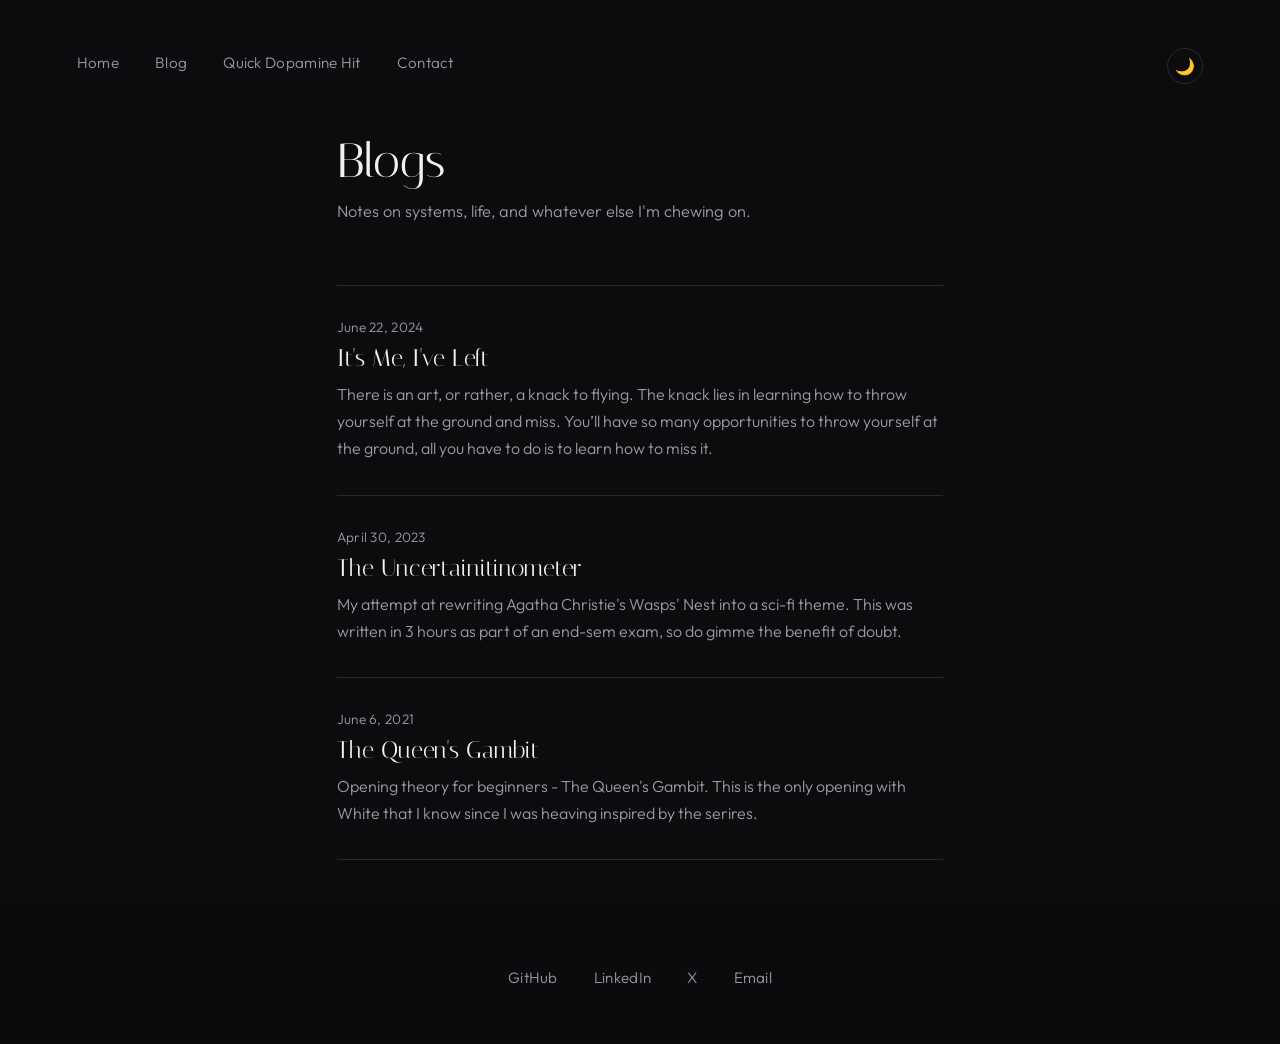
==== blog.html @ bfaeaaea "add light mode" ====
<!--
  blog.html — Blog index.

  Lists every post as a title + one-line summary. The list itself is
  rendered by js/blog.js from the manifest in js/posts.js — this file has
  no hardcoded posts. To publish a new post, edit js/posts.js, not this
  file. See README.md and blogs/README.md for the full workflow.

  Styles:  css/styles.css, css/blog.css
  Scripts: js/script.js (orb), js/posts.js (data), js/blog.js (renders list)
-->
<!DOCTYPE html>
<html lang="en">
<head>
<meta charset="UTF-8" />
<meta name="viewport" content="width=device-width, initial-scale=1" />
<meta name="description" content="Blogs - Kushagra Sharma." />
<title>Blogs — Kushagra</title>
<link rel="preconnect" href="https://fonts.googleapis.com" />
<link rel="preconnect" href="https://fonts.gstatic.com" crossorigin />
<link
  href="https://fonts.googleapis.com/css2?family=Italiana&family=Outfit:wght@300;400;500&display=swap"
  rel="stylesheet"
/>
<link rel="stylesheet" href="css/styles.css" />
<link rel="stylesheet" href="css/blog.css" />
<link rel="icon" href="data:image/svg+xml,<svg xmlns=%22http://www.w3.org/2000/svg%22 viewBox=%220 0 100 100%22><circle cx=%2250%22 cy=%2250%22 r=%2250%22 fill=%22%23121212%22/><text x=%2250%25%22 y=%2255%25%22 dominant-baseline=%22middle%22 text-anchor=%22middle%22 font-size=%2260%22 font-weight=%22bold%22 fill=%22%23ffd700%22 font-family=%22sans-serif%22>K</text></svg>">
</head>
<body>
<div class="grain" aria-hidden="true"></div>
<div class="orb" aria-hidden="true"></div>

<header class="topnav">
  <div class="topnav-links">
    <a href="/index" class="topnav-link active">Home</a>
    <a href="/blog" class="topnav-link">Blog</a>
    <a href="/game" class="topnav-link">Quick Dopamine Hit</a>
    <a href="/contact" class="topnav-link">Contact</a>
  </div>
  <button id="theme-toggle" class="theme-toggle-btn" aria-label="Toggle Theme">🌙</button>
</header>

<main class="blog-main">
  <h1 class="page-title">Blogs</h1>
  <p class="page-lede">Notes on systems, life, and whatever else I'm chewing on.</p>

  <ul id="post-list" class="post-list"></ul>
</main>

<nav aria-label="Links">
  <a href="https://github.com/RoyalPhoenix-bot" rel="noopener noreferrer">GitHub</a>
  <a href="https://www.linkedin.com/in/kushagra-sharma-363865210/" rel="noopener noreferrer">LinkedIn</a>
  <a href="https://x.com/iambigbread" rel="noopener noreferrer">X</a>
  <a href="mailto:kushagrasharma.sharma@gmail.com">Email</a>
</nav>

<script src="js/posts.js"></script>
<script src="js/blog.js"></script>
<script src="js/theme.js"></script>
</body>
</html>
---- css/styles.css ----
/*
  css/styles.css — Shared base styles, loaded on every page.

  Contains: design tokens (:root), the fixed grain + orb background effects,
  the top tab bar (.topnav, used by index/blog/every post), the home page's
  two-column hero (main, .intro, .about, .portrait), and the footer social
  links (nav[aria-label="Links"]).

  Page-specific rules (blog list, article typography) live in css/blog.css,
  loaded after this file on blog.html and blogs/*.html.
*/
html {
  scroll-behavior: smooth;
}

/* Default Dark Theme Tokens */
:root {
  --bg: #0b0b0d;
  --text: #f3f1ec;
  --muted: #9c9aa1;
  --accent: #c9a570;
  --line: rgba(243, 241, 236, 0.12);
  --card-bg: rgba(255, 255, 255, 0.02);
}

/* Light Theme Overrides */
body.light-mode {
  --bg: #f9f8f6;
  --text: #1a1a1c;
  --muted: #666469;
  --accent: #9a7640;
  --line: rgba(26, 26, 28, 0.15);
  --card-bg: rgba(0, 0, 0, 0.03);
}

* {
  box-sizing: border-box;
}

html,
body {
  height: 100%;
}

body {
  margin: 0;
  background: var(--bg);
  color: var(--text);
  font-family: "Outfit", sans-serif;
  font-weight: 300;
  overflow-x: hidden;
  position: relative;
  transition: background-color 0.3s ease, color 0.3s ease;
}

/* ambient texture, unchanged from the original hero */
.grain {
  position: fixed;
  inset: 0;
  pointer-events: none;
  opacity: 0.05;
  mix-blend-mode: overlay;
  z-index: 2;
  background-image: url("data:image/svg+xml;utf8,<svg xmlns='http://www.w3.org/2000/svg' width='120' height='120'><filter id='n'><feTurbulence type='fractalNoise' baseFrequency='0.9' numOctaves='2' stitchTiles='stitch'/></filter><rect width='100%25' height='100%25' filter='url(%23n)'/></svg>");
}

.orb {
  display: none;
}

/* top tab bar — shared across every page */
.topnav {
  position: relative;
  z-index: 3;
  display: flex;
  justify-content: space-between;
  align-items: center;
  max-width: 1280px;
  margin: 0 auto;
  padding: 3rem 6vw 1.5rem; /* Generous bottom padding to push <main> down */
}

/* Nav links wrapper with explicit flex gap */
.topnav-links,
.nav-links {
  display: flex;
  align-items: center;
  gap: 2.25rem;
  flex-wrap: wrap;
}

.topnav-link {
  color: var(--muted);
  text-decoration: none;
  font-size: 0.95rem;
  letter-spacing: 0.02em;
  padding-bottom: 0.4rem;
  border-bottom: 1px solid transparent;
  transition: color 0.25s ease, border-color 0.25s ease;
  white-space: nowrap;
}

.topnav-link:hover,
.topnav-link:focus-visible {
  color: var(--text);
}

.topnav-link.active {
  color: var(--text);
  border-color: var(--accent);
}

/* Theme Toggle Button */
.theme-toggle-btn {
  background: transparent;
  border: 1px solid var(--line);
  color: var(--text);
  border-radius: 50%;
  width: 36px;
  height: 36px;
  cursor: pointer;
  display: flex;
  align-items: center;
  justify-content: center;
  font-size: 1rem;
  margin-left: 2rem;
  flex-shrink: 0;
  transition: transform 0.2s ease, border-color 0.25s ease, color 0.25s ease;
}

.theme-toggle-btn:hover {
  transform: scale(1.1);
  border-color: var(--accent);
}

main {
  position: relative;
  z-index: 1;
  min-height: auto;
  display: grid;
  grid-template-columns: 200px 1fr; 
  gap: 4vw;
  align-items: start;
  max-width: 1280px;
  margin: 0 auto;
  padding: 2rem 6vw 12vh;
}

.intro {
  display: flex;
  flex-direction: column;
  gap: 1.5rem;
  align-self: start; /* Pin top left */
}

.portrait {
  width: 100%;
  max-width: 200px;
  aspect-ratio: 3 / 4;
  object-fit: cover;
  border-radius: 4px;
  border: 1px solid var(--line);
  filter: grayscale(0.15) contrast(1.02);
}

.intro h1 {
  margin: 0;
  font-family: "Italiana", serif;
  font-weight: 400;
  font-size: clamp(2.4rem, 5vw, 3.4rem);
  line-height: 1.05;
  letter-spacing: 0.01em;
}

.about {
  max-width: 80ch; /* Expanded character limit per line to accommodate text smoothly */
  border-left: 1px solid var(--line);
  padding-left: 3vw;
}

.about .greeting {
  font-family: "Italiana", serif;
  font-size: 1.4rem;
  color: var(--text);
  margin: 0 0 1.5rem;
}

.about p {
  margin: 0 0 1.25rem;
  font-size: 1.02rem;
  line-height: 1.75;
  color: var(--muted);
}

.about p:last-child {
  margin-bottom: 0;
}

/* Footer links */
nav[aria-label="Links"] {
  position: relative;
  z-index: 1;
  display: flex;
  gap: 2.25rem;
  justify-content: center;
  padding: 0 6vw 6vh;
}

nav a {
  color: var(--muted);
  text-decoration: none;
  font-size: 0.95rem;
  letter-spacing: 0.02em;
  border-bottom: 1px solid transparent;
  padding-bottom: 2px;
  transition: color 0.25s ease, border-color 0.25s ease;
}

nav a:hover,
nav a:focus-visible {
  color: var(--text);
  border-color: var(--accent);
}

@media (max-width: 820px) {
  main {
    grid-template-columns: 1fr;
    padding: 10vh 8vw 4vh;
    gap: 3rem;
  }

  .intro {
    flex-direction: row;
    align-items: center;
    gap: 1.5rem;
  }

  .portrait {
    max-width: 120px;
    aspect-ratio: 1 / 1;
    border-radius: 50%;
  }

  .about {
    border-left: none;
    border-top: 1px solid var(--line);
    padding-left: 0;
    padding-top: 2rem;
    max-width: none;
  }

  nav[aria-label="Links"] {
    padding-bottom: 8vh;
  }
}

@media (prefers-reduced-motion: reduce) {
  .orb {
    transition: none;
  }
}

/* Shared inline paragraph links */
p a {
  color: inherit;               /* Uses the parent <p> element's text color */
  text-decoration: underline;   /* Keeps the underline */
  text-decoration-color: var(--muted);  /* Subtle, muted underline color */
  text-underline-offset: 3px;   /* Slight space between text and underline */
}

p a:hover {
  text-decoration-color: var(--accent); /* Darkens/highlights underline when hovered */
}

/* Quick Dopamine Hit Component */
#dopamine-hit-section {
  max-width: 480px;
  margin: 3rem auto;
  padding: 1.5rem;
  background: var(--card-bg);
  border: 1px solid var(--line);
  border-radius: 8px;
  text-align: center;
}

.game-header h2 {
  font-family: "Italiana", serif;
  margin-top: 0;
  margin-bottom: 0.5rem;
  color: var(--text);
}

.marvin-status {
  font-size: 0.95rem;
  color: var(--muted);
  min-height: 2.5em;
  margin-bottom: 1.5rem;
}

.ttt-grid {
  display: grid;
  grid-template-columns: repeat(3, 1fr);
  gap: 8px;
  max-width: 270px;
  margin: 0 auto 1.5rem;
}

.ttt-cell {
  aspect-ratio: 1;
  background: var(--bg);
  border: 1px solid #ffd700 !important;
  color: #ffd700;
  font-family: "Italiana", serif;
  font-size: 2rem;
  font-weight: bold;
  cursor: pointer;
  border-radius: 4px;
  transition: border-color 0.2s ease, background-color 0.2s ease;
}

.ttt-cell:hover:not(:disabled) {
  border-color: var(--accent);
}

.ttt-cell.winning-cell {
  border-color: #ffe600;
  box-shadow: 0 0 10px #ffd700;
}

/* Light Theme Overrides for Tic-Tac-Toe Grid */
body.light-mode .ttt-cell {
  background: #eae6df;
  border-color: #8b6508 !important;
  color: #8b6508;
}

body.light-mode .ttt-cell:hover:not(:disabled) {
  border-color: var(--accent);
  background: #e0dad0;
}

body.light-mode .ttt-cell.winning-cell {
  border-color: #8b6508;
  box-shadow: 0 0 10px rgba(139, 101, 8, 0.4);
}

.btn {
  background: transparent;
  color: var(--text);
  border: 1px solid var(--line);
  padding: 0.6rem 1.2rem;
  font-family: inherit;
  font-size: 0.9rem;
  cursor: pointer;
  border-radius: 4px;
  margin: 0 0.25rem;
  transition: all 0.25s ease;
}

.btn-rematch:hover {
  border-color: var(--text);
}

.btn-nuke {
  border-color: #ff4d4d;
  color: #ff4d4d;
}

.btn-nuke:hover {
  background: #ff4d4d;
  color: #000;
}

/* Nuke Overlay & Animation (Enforced Dark Background & Light Text) */
.nuke-overlay {
  position: fixed;
  inset: 0;
  z-index: 9999;
  background: #000 !important;
  color: #f3f1ec !important;
  display: flex;
  align-items: center;
  justify-content: center;
  overflow: hidden;
}

.nuke-overlay,
.nuke-overlay p,
.nuke-overlay span,
.nuke-overlay div {
  color: #f3f1ec;
}

.nuke-missile {
  position: absolute;
  top: -100px;
  font-size: 4rem;
  transition: transform 1s cubic-bezier(0.7, 0, 0.84, 0);
}

.nuke-overlay.launch .nuke-missile {
  transform: translateY(calc(50vh + 100px)) scale(2);
}

.nuke-flash {
  position: absolute;
  inset: 0;
  background: #fff;
  opacity: 0;
  pointer-events: none;
  transition: opacity 0.15s ease-in-out;
}

.nuke-overlay.explode .nuke-flash {
  opacity: 1;
}

.nuke-smoke {
  position: absolute;
  inset: 0;
  background: radial-gradient(circle, #3a2212 0%, #0b0b0d 90%);
  opacity: 0;
  transition: opacity 1.2s ease;
}

.nuke-overlay.explode .nuke-smoke {
  opacity: 1;
}

.nuke-content {
  position: relative;
  z-index: 2;
  text-align: center;
  padding: 2rem;
  max-width: 600px;
  opacity: 0;
  transition: opacity 0.8s ease;
}

.nuke-overlay.smoke-cleared .nuke-content {
  opacity: 1;
}

.nuke-status-text {
  font-family: "Italiana", serif;
  font-size: 1.5rem;
  color: #f3f1ec !important;
  line-height: 1.5;
  margin-bottom: 1.5rem;
  min-height: 3em;
}

.reboot-timer {
  font-size: 1.1rem;
  color: #c9a570 !important;
  opacity: 0;
  transition: opacity 0.4s ease;
}

.reboot-timer.visible {
  opacity: 1;
}

/* Marvin Intro Section Styling */
.marvin-intro {
  margin-bottom: 2.5rem;
}

.marvin-bio {
  color: var(--muted);
  font-size: 1.05rem;
  line-height: 1.7;
  margin-bottom: 1.5rem;
}

.marvin-bounty {
  background: var(--card-bg);
  border-left: 2px solid var(--accent);
  padding: 1rem 1.25rem;
  border-radius: 0 4px 4px 0;
}

.marvin-bounty p {
  margin: 0 0 0.5rem;
  font-size: 0.95rem;
  color: var(--text);
}

.marvin-bounty p:last-child {
  margin-bottom: 0;
}

/* 8-Second Deliberate Nuke Sequence */
.nuke-alarm-banner {
  position: absolute;
  left: 0;
  right: 0;
  background: rgba(255, 0, 0, 0.85);
  color: #fff;
  font-family: "Outfit", sans-serif;
  font-weight: 500;
  font-size: clamp(1.1rem, 3vw, 1.8rem);
  text-align: center;
  padding: 0.75rem 0;
  letter-spacing: 0.15em;
  z-index: 10;
  animation: pulse-red 0.8s infinite alternate;
}

.nuke-alarm-banner.top { top: 0; }
.nuke-alarm-banner.bottom { bottom: 0; }

@keyframes pulse-red {
  from { background: rgba(255, 0, 0, 0.95); }
  to { background: rgba(120, 0, 0, 0.75); }
}

.nuke-missile {
  position: absolute;
  top: -120px;
  font-size: 5rem;
  /* Extended ease-in duration over 8 seconds */
  transition: transform 8s cubic-bezier(0.4, 0, 0.8, 1);
  filter: drop-shadow(0 0 15px rgba(255, 80, 0, 0.8));
}

.nuke-overlay.launch .nuke-missile {
  transform: translateY(calc(50vh + 120px)) scale(2.5) rotate(180deg);
}

.nuke-overlay.explode .nuke-alarm-banner {
  display: none;
}

/* Game Page Two-Column Layout */
.game-page-main {
  position: relative;
  z-index: 1;
  min-height: 80vh;
  max-width: 1180px;
  margin: 0 auto;
  padding: 6vh 6vw 12vh;
  display: grid;
  grid-template-columns: 1fr 1fr;
  gap: 5vw;
  align-items: center;
  padding-top: 2rem;
}

/* Reset standalone margin override for game section container */
.game-page-main #dopamine-hit-section {
  width: 100%;
  max-width: 440px;
  margin: 0 auto;
}

.game-page-main .marvin-intro {
  margin-bottom: 0;
}

/* Responsive adjustment for tablets & mobile */
@media (max-width: 900px) {
  .game-page-main {
    grid-template-columns: 1fr;
    gap: 3rem;
    padding: 4vh 6vw 8vh;
  }
}

/* Contact Page Layout */
.contact-main {
  position: relative;
  z-index: 1;
  display: block; /* Overrides the home page generic 2-column grid layout */
  max-width: 960px;
  margin: 0 auto;
  padding: 1.5rem 6vw 12vh;
}

/* 1. Header Centering Alignment */
.contact-header {
  display: flex;
  align-items: center;
  gap: 2.5rem;
  margin-bottom: 3rem;
}

.contact-header .page-title {
  margin: 0;
  white-space: nowrap;
}

.contact-header .page-lede {
  margin: 0;
}

/* 2. Side-by-Side Body Grid */
.contact-body-grid {
  display: grid;
  grid-template-columns: 240px 1fr;
  gap: 2.5rem;
  align-items: start;
}

/* 3. 2 Rows x 3 Columns Social Icons Grid */
.social-grid-2x3 {
  display: grid;
  grid-template-columns: repeat(3, 1fr);
  gap: 0.85rem;
}

.social-icon-btn {
  display: flex;
  align-items: center;
  justify-content: center;
  aspect-ratio: 1;
  background: var(--card-bg);
  border: 1px solid var(--line);
  border-radius: 8px;
  color: var(--muted);
  transition: all 0.25s ease;
}

.social-icon-btn:hover {
  border-color: var(--accent);
  color: var(--text);
  transform: translateY(-2px);
}

/* Reduce SVG size inside the 3x2 grid buttons */
.social-icon-btn .social-icon {
  width: 42px;
  height: 42px;
}

/* Chess.com Live Badge Component */
.chess-badge-container {
  background: var(--card-bg);
  border: 1px solid var(--line);
  border-radius: 8px;
  padding: 1.5rem;
}

.chess-badge-header {
  display: flex;
  align-items: center;
  gap: 0.6rem;
  margin-bottom: 1.25rem;
}

.chess-badge-header h2 {
  font-family: "Italiana", serif;
  font-size: 1.25rem;
  margin: 0;
  color: var(--text);
}

.profile-link {
  margin-left: auto;
  color: var(--muted);
  font-size: 0.85rem;
  text-decoration: none;
}

.profile-link:hover {
  color: var(--accent);
}

.live-dot {
  width: 8px;
  height: 8px;
  background: #46d369;
  border-radius: 50%;
  box-shadow: 0 0 8px #46d369;
}

/* Single unified 4-column Chess Stats Grid with Icons */
.chess-stats-grid {
  display: grid;
  grid-template-columns: repeat(4, 1fr);
  gap: 1rem;
}

.stat-card {
  background: var(--bg);
  border: 1px solid var(--line);
  border-radius: 6px;
  padding: 0.8rem 0.5rem;
  display: flex;
  flex-direction: column;
  gap: 0.3rem;
  text-align: center;
}

.stat-header {
  display: flex;
  align-items: center;
  justify-content: center;
  gap: 0.4rem;
  margin-bottom: 0.3rem;
}

.stat-label {
  font-size: 0.75rem;
  color: var(--muted);
  text-transform: uppercase;
  letter-spacing: 0.05em;
}

.stat-val {
  font-family: "Italiana", serif;
  font-size: 1.5rem;
  color: var(--text);
}

.mode-icon {
  width: 14px;
  height: 14px;
  color: var(--accent);
}

/* Responsive Stacking */
@media (max-width: 820px) {
  .contact-header {
    flex-direction: column;
    align-items: flex-start;
    gap: 0.8rem;
  }

  .contact-body-grid {
    grid-template-columns: 1fr;
    gap: 2rem;
  }

  .social-grid-2x3 {
    max-width: 280px;
  }

  .chess-stats-grid {
    grid-template-columns: repeat(2, 1fr);
  }
}

/* Standalone Centered Duolingo Badge */
.duolingo-badge-container {
  background: var(--card-bg);
  border: 1px solid var(--line);
  border-radius: 8px;
  padding: 1.25rem 1.5rem;
  max-width: 320px;
  margin: 2.5rem auto 0; /* Centers the box horizontally */
  text-align: center;
}

.duolingo-badge-header {
  display: flex;
  align-items: center;
  justify-content: center;
  gap: 0.5rem;
  margin-bottom: 0.6rem;
}

.duolingo-badge-header h2 {
  font-family: "Italiana", serif;
  font-size: 1.15rem;
  margin: 0;
  color: var(--text);
}

.duolingo-badge-header .profile-link {
  font-size: 0.8rem;
  color: var(--muted);
}

.fire-icon {
  font-size: 1.1rem;
}

.duolingo-stat .stat-val {
  font-family: "Italiana", serif;
  font-size: 1.8rem;
  color: var(--accent);
}
---- css/blog.css ----
/*
  css/blog.css — Blog-specific styles, layered on top of css/styles.css.

  Two sections:
    1. Listing  (.post-list, .post-item, ...) — used by blog.html.
    2. Article  (.post-main h1/h2/p, .back-link, ...) — used by every file
       inside /blogs.
*/

.blog-main,
.post-main {
  position: relative;
  z-index: 1;
  min-height: 80vh;
  max-width: 760px;
  margin: 0 auto;
  padding: 1.5rem 6vw 12vh; 
  display: block;
}

.page-title {
  font-family: "Italiana", serif;
  font-weight: 400;
  font-size: clamp(2.2rem, 5vw, 3rem);
  margin: 0 0 0.75rem;
}

.page-lede {
  color: var(--muted);
  font-size: 1.02rem;
  margin: 0 0 4rem;
}

/* --- blog listing --- */
.post-list {
  list-style: none;
  margin: 0;
  padding: 0;
  display: flex;
  flex-direction: column;
}

.post-item {
  padding: 2rem 0;
  border-top: 1px solid var(--line);
}

.post-item:last-child {
  border-bottom: 1px solid var(--line);
}

.post-date {
  display: block;
  color: var(--muted);
  font-size: 0.85rem;
  letter-spacing: 0.02em;
  margin-bottom: 0.5rem;
}

.post-title {
  display: inline-block;
  font-family: "Italiana", serif;
  font-size: 1.5rem;
  color: var(--text);
  text-decoration: none;
  border-bottom: 1px solid transparent;
  margin-bottom: 0.5rem;
}

.post-title:hover,
.post-title:focus-visible {
  border-color: var(--accent);
}

.post-summary {
  margin: 0;
  color: var(--muted);
  line-height: 1.7;
  max-width: 60ch;
}

.post-list-empty {
  color: var(--muted);
}

/* --- individual article --- */
.post-main .back-link {
  display: inline-block;
  color: var(--muted);
  text-decoration: none;
  font-size: 0.9rem;
  margin-bottom: 3rem;
  border-bottom: 1px solid transparent;
}

.post-main .back-link:hover,
.post-main .back-link:focus-visible {
  color: var(--text);
  border-color: var(--accent);
}

.post-main time {
  display: block;
  color: var(--muted);
  font-size: 0.85rem;
  margin-bottom: 1rem;
}

.post-main h1 {
  font-family: "Italiana", serif;
  font-weight: 400;
  font-size: clamp(2.2rem, 5vw, 3rem);
  line-height: 1.1;
  margin: 0 0 2.5rem;
}

.post-main h2 {
  font-family: "Italiana", serif;
  font-weight: 400;
  font-size: 1.5rem;
  margin: 2.5rem 0 1rem;
}

.post-main p {
  color: var(--muted);
  line-height: 1.8;
  font-size: 1.03rem;
  margin: 0 0 1.5rem;
}

.post-main strong {
  color: var(--text);
  font-weight: 500;
}

/* --- figures / image placeholders --- */
.post-main figure {
  margin: 2.5rem 0;
}

.post-main .img-placeholder {
  width: 100%;
  aspect-ratio: 16 / 9;
  border: 1px dashed var(--line);
  border-radius: 4px;
  display: flex;
  align-items: center;
  justify-content: center;
  padding: 1rem;
  color: var(--muted);
  font-size: 0.85rem;
  text-align: center;
}

.post-main figure img {
  width: 100%;
  border-radius: 4px;
  display: block;
}

.post-main figcaption {
  margin-top: 0.75rem;
  font-size: 0.85rem;
  color: var(--muted);
  text-align: center;
}

/* --- pull quotes / dramatic breaks --- */
.post-main blockquote {
  margin: 2.5rem 0;
  padding-left: 1.5rem;
  border-left: 2px solid var(--accent);
  font-family: "Italiana", serif;
  font-size: 1.25rem;
  color: var(--text);
}

.post-main blockquote p {
  color: var(--text);
  margin: 0;
}

.post-main hr {
  border: none;
  border-top: 1px solid var(--line);
  margin: 3rem 0;
}

.post-main .signoff {
  font-family: "Italiana", serif;
  font-size: 1.3rem;
  color: var(--text);
  margin: 2.5rem 0;
}

.post-main .post-notes {
  margin-top: 3rem;
  padding-top: 1.5rem;
  border-top: 1px solid var(--line);
  font-size: 0.9rem;
}

.post-main .post-notes p {
  font-size: 0.9rem;
  margin: 0 0 0.5rem;
}

@media (max-width: 820px) {
  .blog-main,
  .post-main {
    padding: 1rem 8vw 8vh;
  }
}
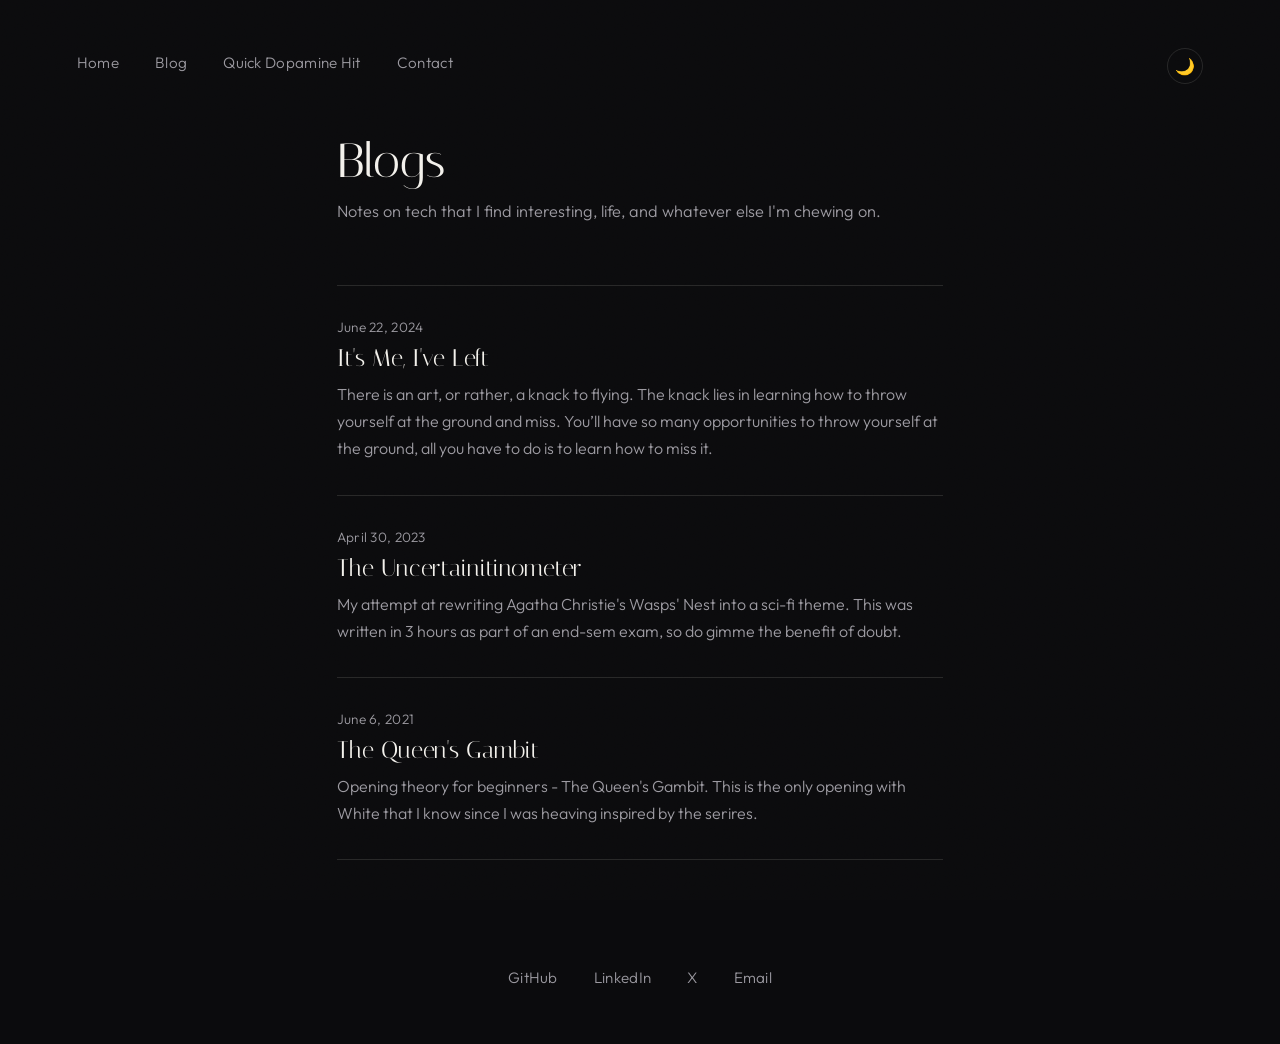
==== commit 3346fc63: "nit features that i likey" ====
--- a/blog.html
+++ b/blog.html
@@ -42,7 +42,7 @@
 
 <main class="blog-main">
   <h1 class="page-title">Blogs</h1>
-  <p class="page-lede">Notes on systems, life, and whatever else I'm chewing on.</p>
+  <p class="page-lede">Notes on tech that I find interesting, life, and whatever else I'm chewing on.</p>
 
   <ul id="post-list" class="post-list"></ul>
 </main>
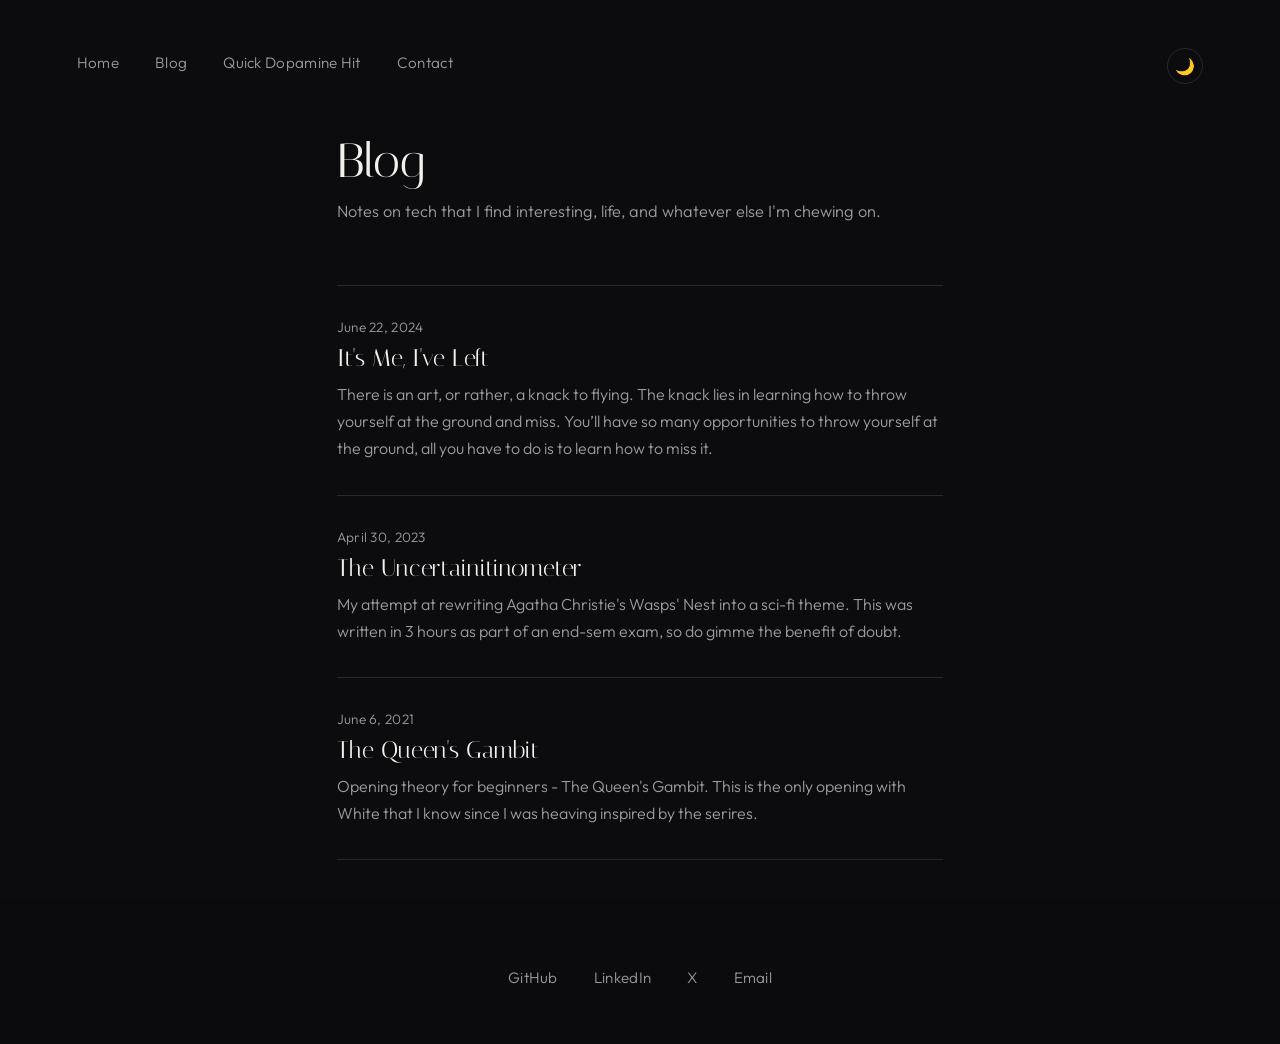
==== commit 4fe2c955: "fix typo" ====
--- a/blog.html
+++ b/blog.html
@@ -14,8 +14,8 @@
 <head>
 <meta charset="UTF-8" />
 <meta name="viewport" content="width=device-width, initial-scale=1" />
-<meta name="description" content="Blogs - Kushagra Sharma." />
-<title>Blogs — Kushagra</title>
+<meta name="description" content="Blog - Kushagra Sharma." />
+<title> — Kushagra</title>
 <link rel="preconnect" href="https://fonts.googleapis.com" />
 <link rel="preconnect" href="https://fonts.gstatic.com" crossorigin />
 <link
@@ -41,7 +41,7 @@
 </header>
 
 <main class="blog-main">
-  <h1 class="page-title">Blogs</h1>
+  <h1 class="page-title">Blog</h1>
   <p class="page-lede">Notes on tech that I find interesting, life, and whatever else I'm chewing on.</p>
 
   <ul id="post-list" class="post-list"></ul>
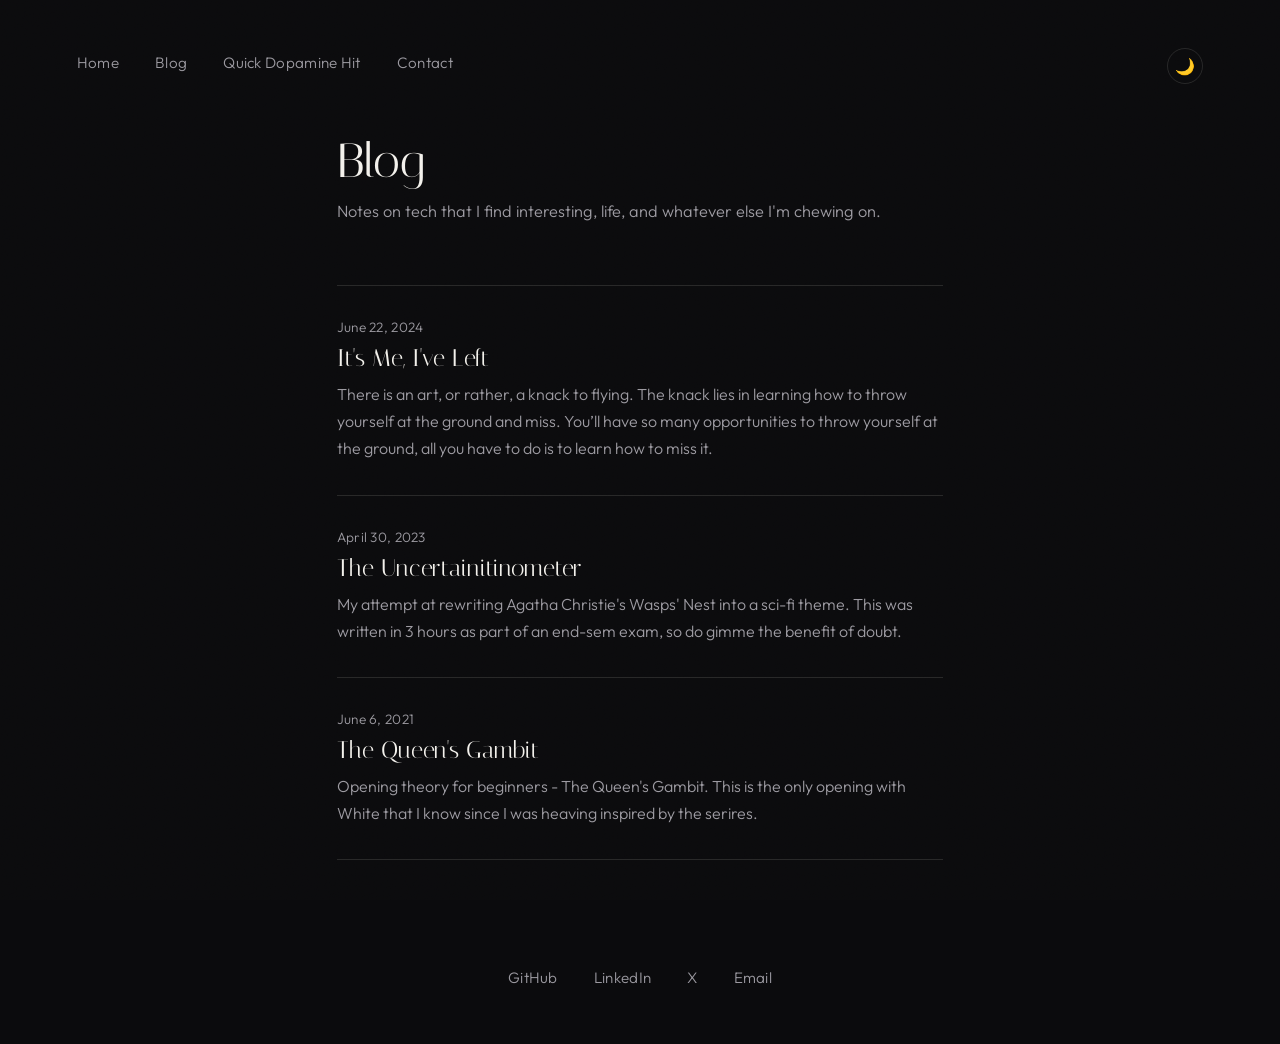
==== commit 9268005d: "page title" ====
--- a/blog.html
+++ b/blog.html
@@ -15,7 +15,7 @@
 <meta charset="UTF-8" />
 <meta name="viewport" content="width=device-width, initial-scale=1" />
 <meta name="description" content="Blog - Kushagra Sharma." />
-<title> — Kushagra</title>
+<title>Blog — Kushagra</title>
 <link rel="preconnect" href="https://fonts.googleapis.com" />
 <link rel="preconnect" href="https://fonts.gstatic.com" crossorigin />
 <link
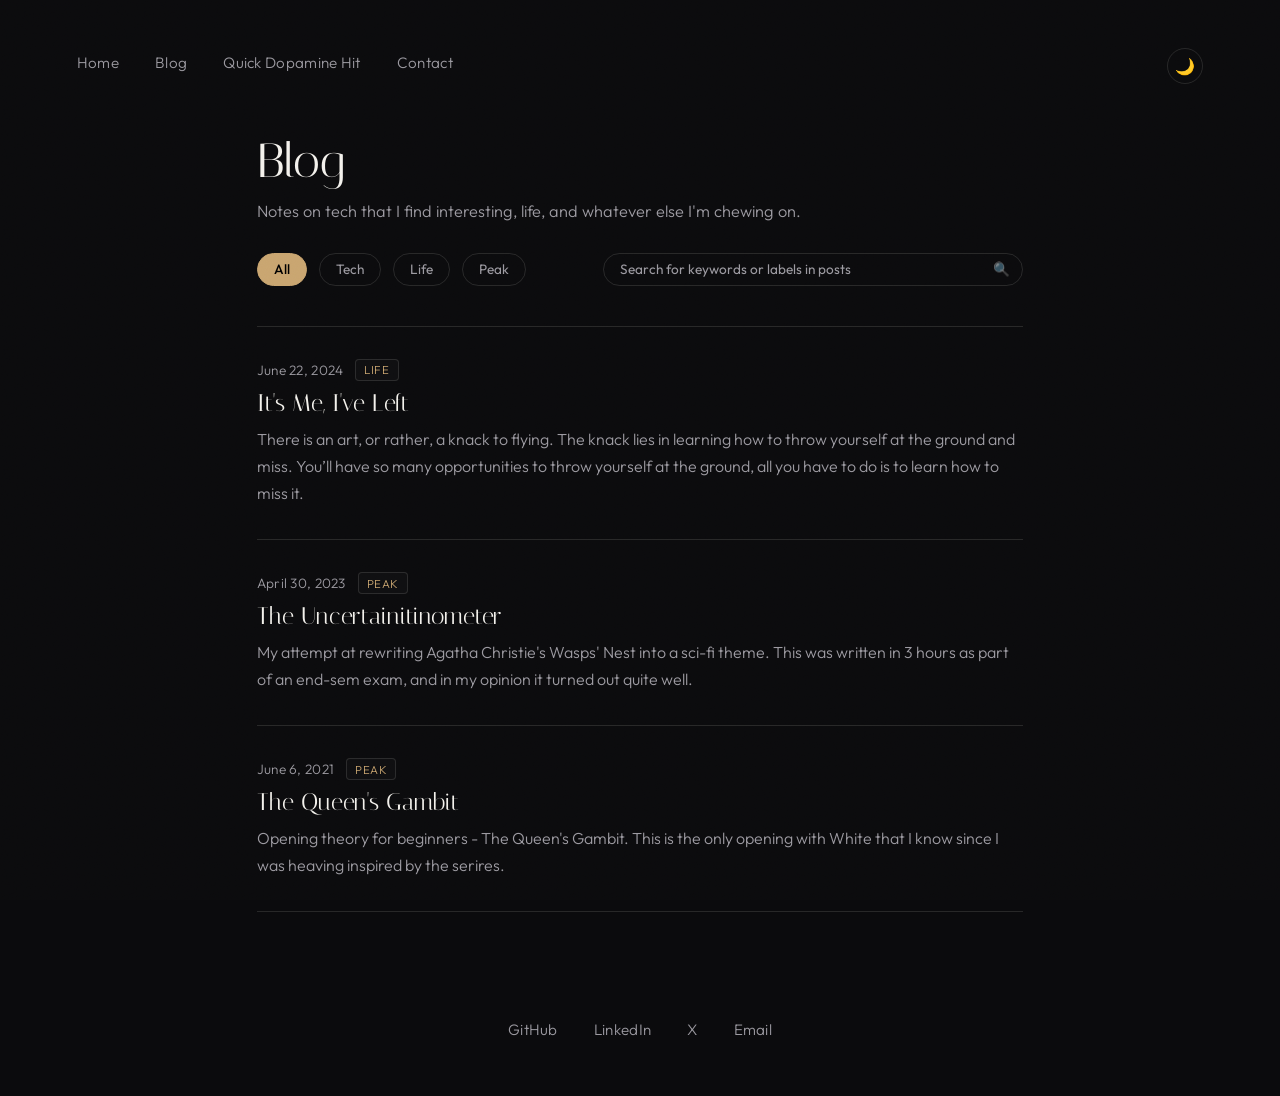
==== commit 272b0107: "add categories, filters and search" ====
--- a/blog.html
+++ b/blog.html
@@ -1,13 +1,8 @@
 <!--
   blog.html — Blog index.
 
-  Lists every post as a title + one-line summary. The list itself is
-  rendered by js/blog.js from the manifest in js/posts.js — this file has
-  no hardcoded posts. To publish a new post, edit js/posts.js, not this
-  file. See README.md and blogs/README.md for the full workflow.
-
-  Styles:  css/styles.css, css/blog.css
-  Scripts: js/script.js (orb), js/posts.js (data), js/blog.js (renders list)
+  Lists every post as a title + category badge + one-line summary.
+  The list itself is rendered by js/blog.js from the manifest in js/posts.js.
 -->
 <!DOCTYPE html>
 <html lang="en">
@@ -32,8 +27,8 @@
 
 <header class="topnav">
   <div class="topnav-links">
-    <a href="/index" class="topnav-link active">Home</a>
-    <a href="/blog" class="topnav-link">Blog</a>
+    <a href="/index" class="topnav-link">Home</a>
+    <a href="/blog" class="topnav-link active">Blog</a>
     <a href="/game" class="topnav-link">Quick Dopamine Hit</a>
     <a href="/contact" class="topnav-link">Contact</a>
   </div>
@@ -43,6 +38,21 @@
 <main class="blog-main">
   <h1 class="page-title">Blog</h1>
   <p class="page-lede">Notes on tech that I find interesting, life, and whatever else I'm chewing on.</p>
+
+  <!-- Toolbar: Category Filter + Search Bar -->
+  <div class="blog-toolbar">
+    <div class="category-filter-bar">
+      <button class="filter-btn active" data-category="all">All</button>
+      <button class="filter-btn" data-category="Tech">Tech</button>
+      <button class="filter-btn" data-category="Life">Life</button>
+      <button class="filter-btn" data-category="Peak">Peak</button>
+    </div>
+
+    <div class="search-box">
+      <input type="text" id="search-input" placeholder="Search for keywords or labels in posts" aria-label="Search for keywords or labels in posts" />
+      <span class="search-icon" aria-hidden="true">🔍</span>
+    </div>
+  </div>
 
   <ul id="post-list" class="post-list"></ul>
 </main>
--- a/css/blog.css
+++ b/css/blog.css
@@ -1,10 +1,5 @@
 /*
   css/blog.css — Blog-specific styles, layered on top of css/styles.css.
-
-  Two sections:
-    1. Listing  (.post-list, .post-item, ...) — used by blog.html.
-    2. Article  (.post-main h1/h2/p, .back-link, ...) — used by every file
-       inside /blogs.
 */
 
 .blog-main,
@@ -12,7 +7,7 @@
   position: relative;
   z-index: 1;
   min-height: 80vh;
-  max-width: 760px;
+  max-width: 920px;
   margin: 0 auto;
   padding: 1.5rem 6vw 12vh; 
   display: block;
@@ -28,7 +23,92 @@
 .page-lede {
   color: var(--muted);
   font-size: 1.02rem;
-  margin: 0 0 4rem;
+  margin: 0 0 2rem;
+}
+
+/* --- Toolbar & Filter Bar --- */
+.blog-toolbar {
+  display: flex;
+  justify-content: space-between;
+  align-items: center;
+  gap: 1rem;
+  margin-bottom: 2.5rem;
+  flex-wrap: wrap;
+}
+
+.category-filter-bar {
+  display: flex;
+  gap: 0.75rem;
+  flex-wrap: wrap;
+}
+
+.filter-btn {
+  background: transparent;
+  border: 1px solid var(--line);
+  color: var(--muted);
+  padding: 0.4rem 1rem;
+  font-family: inherit;
+  font-size: 0.85rem;
+  border-radius: 20px;
+  cursor: pointer;
+  transition: all 0.25s ease;
+}
+
+.filter-btn:hover {
+  color: var(--text);
+  border-color: var(--accent);
+}
+
+.filter-btn.active {
+  background: var(--accent);
+  color: #000;
+  border-color: var(--accent);
+  font-weight: 500;
+}
+
+/* Light Mode Override: High-contrast dark pill with white text */
+[data-theme="light"] .filter-btn.active,
+body.light .filter-btn.active,
+body.light-mode .filter-btn.active {
+  background: #1c1c1c;
+  color: #ffffff;
+  border-color: #1c1c1c;
+}
+
+/* --- Search Bar --- */
+.search-box {
+  position: relative;
+  display: flex;
+  align-items: center;
+}
+
+.search-box input {
+  background: transparent;
+  border: 1px solid var(--line);
+  color: var(--text);
+  padding: 0.4rem 2.5rem 0.4rem 1rem;
+  font-family: inherit;
+  font-size: 0.85rem;
+  border-radius: 20px;
+  outline: none;
+  transition: border-color 0.25s ease;
+  width: 420px;
+}
+
+.search-box input::placeholder {
+  color: var(--muted);
+}
+
+.search-box input:focus {
+  border-color: var(--accent);
+}
+
+.search-icon {
+  position: absolute;
+  right: 0.85rem;
+  font-size: 0.85rem;
+  pointer-events: none;
+  opacity: 0.6;
 }
 
 /* --- blog listing --- */
@@ -49,12 +129,34 @@
   border-bottom: 1px solid var(--line);
 }
 
+.post-meta {
+  display: flex;
+  align-items: center;
+  gap: 0.75rem;
+  margin-bottom: 0.5rem;
+  flex-wrap: wrap;
+}
+
 .post-date {
-  display: block;
   color: var(--muted);
   font-size: 0.85rem;
   letter-spacing: 0.02em;
-  margin-bottom: 0.5rem;
+}
+
+.post-tags {
+  display: flex;
+  gap: 0.4rem;
+}
+
+.tag-badge {
+  font-size: 0.72rem;
+  padding: 0.15rem 0.5rem;
+  border-radius: 4px;
+  background: var(--card-bg);
+  border: 1px solid var(--line);
+  color: var(--accent);
+  text-transform: uppercase;
+  letter-spacing: 0.05em;
 }
 
 .post-title {
@@ -76,7 +178,7 @@
   margin: 0;
   color: var(--muted);
   line-height: 1.7;
-  max-width: 60ch;
+  max-width: 100%;
 }
 
 .post-list-empty {
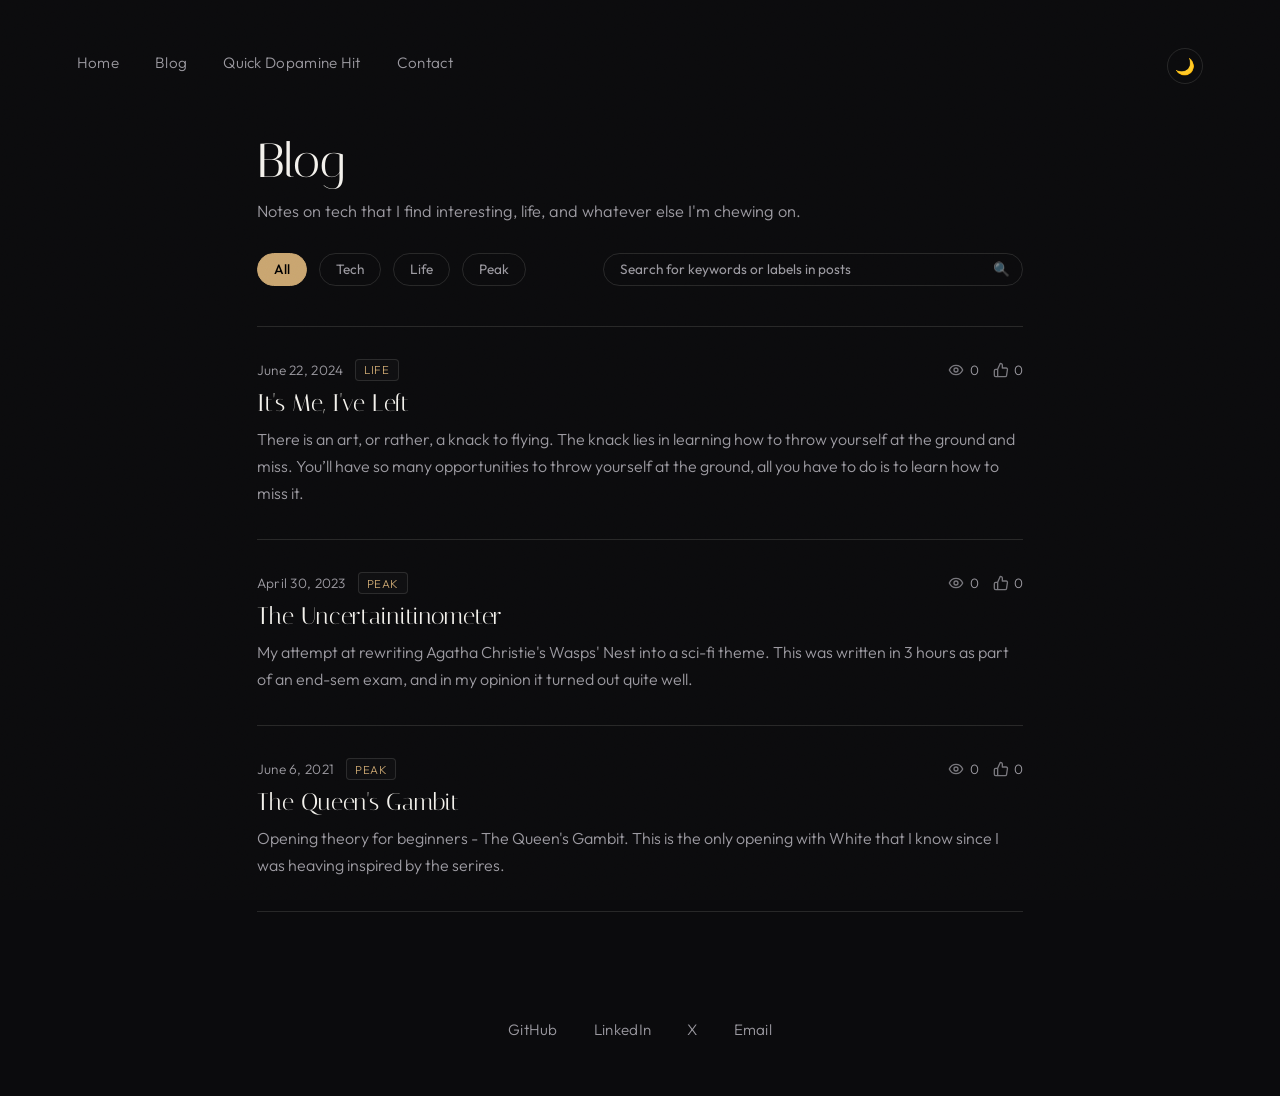
==== commit 15cf2ee2: "add view and like post counters" ====
--- a/blog.html
+++ b/blog.html
@@ -67,5 +67,6 @@
 <script src="js/posts.js"></script>
 <script src="js/blog.js"></script>
 <script src="js/theme.js"></script>
+<script src="js/counters.js"></script>
 </body>
 </html>
--- a/css/blog.css
+++ b/css/blog.css
@@ -313,3 +313,83 @@
     padding: 1rem 8vw 8vh;
   }
 }
+
+/* --- Post Item Metadata (Views & Likes) --- */
+.post-meta {
+  display: flex;
+  align-items: center;
+  justify-content: space-between;
+  gap: 0.75rem;
+  margin-bottom: 0.5rem;
+  flex-wrap: wrap;
+}
+
+.post-meta-left {
+  display: flex;
+  align-items: center;
+  gap: 0.75rem;
+  flex-wrap: wrap;
+}
+
+.post-stats {
+  display: flex;
+  align-items: center;
+  gap: 0.85rem;
+  font-size: 0.85rem;
+  color: var(--muted);
+}
+
+.stat-item {
+  display: inline-flex;
+  align-items: center;
+  gap: 0.35rem;
+}
+
+/* --- End-of-Article Like Button --- */
+.post-like-container {
+  text-align: center;
+  margin: 4rem 0 2rem;
+  padding-top: 2rem;
+  border-top: 1px solid var(--line);
+}
+
+.post-like-container p {
+  color: var(--muted);
+  font-size: 0.95rem;
+  margin-bottom: 1rem;
+}
+
+.like-button {
+  background: transparent;
+  border: 1px solid var(--line);
+  color: var(--text);
+  padding: 0.6rem 1.4rem;
+  font-size: 1.1rem;
+  border-radius: 30px;
+  cursor: pointer;
+  display: inline-flex;
+  align-items: center;
+  gap: 0.5rem;
+  transition: all 0.25s ease;
+}
+
+/* --- Transparent Vector Icons --- */
+.stat-icon {
+  width: 16px;
+  height: 16px;
+  display: inline-block;
+  vertical-align: middle;
+  opacity: 0.75;
+  transition: opacity 0.2s ease, transform 0.2s ease;
+}
+
+.stat-item:hover .stat-icon,
+.like-button:hover .stat-icon {
+  opacity: 1;
+}
+
+/* Filled state when user has liked the article */
+.like-button.liked .stat-icon {
+  fill: currentColor;
+  opacity: 1;
+}
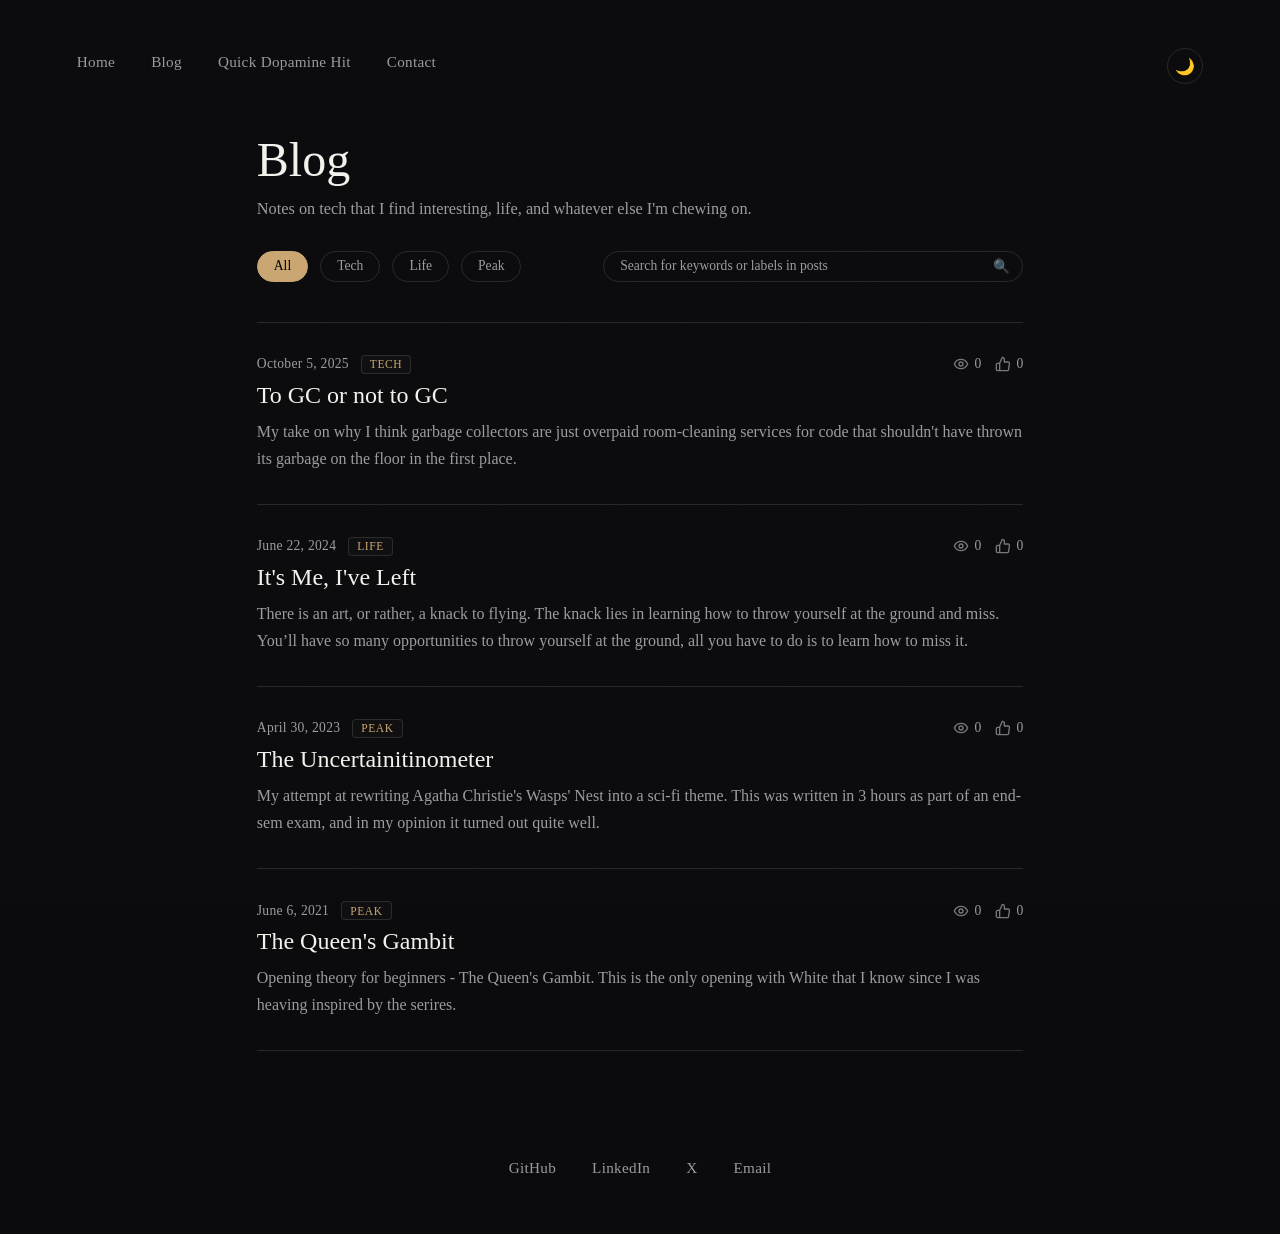
==== commit 7592c485: "Change font" ====
--- a/blog.html
+++ b/blog.html
@@ -11,12 +11,6 @@
 <meta name="viewport" content="width=device-width, initial-scale=1" />
 <meta name="description" content="Blog - Kushagra Sharma." />
 <title>Blog — Kushagra</title>
-<link rel="preconnect" href="https://fonts.googleapis.com" />
-<link rel="preconnect" href="https://fonts.gstatic.com" crossorigin />
-<link
-  href="https://fonts.googleapis.com/css2?family=Italiana&family=Outfit:wght@300;400;500&display=swap"
-  rel="stylesheet"
-/>
 <link rel="stylesheet" href="css/styles.css" />
 <link rel="stylesheet" href="css/blog.css" />
 <link rel="icon" href="data:image/svg+xml,<svg xmlns=%22http://www.w3.org/2000/svg%22 viewBox=%220 0 100 100%22><circle cx=%2250%22 cy=%2250%22 r=%2250%22 fill=%22%23121212%22/><text x=%2250%25%22 y=%2255%25%22 dominant-baseline=%22middle%22 text-anchor=%22middle%22 font-size=%2260%22 font-weight=%22bold%22 fill=%22%23ffd700%22 font-family=%22sans-serif%22>K</text></svg>">
@@ -65,8 +59,8 @@
 </nav>
 
 <script src="js/posts.js"></script>
+<script src="js/counters.js"></script>
 <script src="js/blog.js"></script>
 <script src="js/theme.js"></script>
-<script src="js/counters.js"></script>
 </body>
 </html>
--- a/css/styles.css
+++ b/css/styles.css
@@ -1,20 +1,15 @@
-/*
-  css/styles.css — Shared base styles, loaded on every page.
-
-  Contains: design tokens (:root), the fixed grain + orb background effects,
-  the top tab bar (.topnav, used by index/blog/every post), the home page's
-  two-column hero (main, .intro, .about, .portrait), and the footer social
-  links (nav[aria-label="Links"]).
-
-  Page-specific rules (blog list, article typography) live in css/blog.css,
-  loaded after this file on blog.html and blogs/*.html.
-*/
+/* Playfair Display (Headings) + Georgia (Body) */
+@import url('https://fonts.googleapis.com/css2?family=Playfair+Display:ital,wght@0,600;0,700;1,600;1,700&display=swap');
+
 html {
   scroll-behavior: smooth;
 }
 
-/* Default Dark Theme Tokens */
+/* Default Dark Theme Tokens & Central Font Variables */
 :root {
+  --font-heading: "Playfair Display", serif;
+  --font-body: Georgia, "Times New Roman", serif;
+
   --bg: #0b0b0d;
   --text: #f3f1ec;
   --muted: #9c9aa1;
@@ -46,14 +41,14 @@
   margin: 0;
   background: var(--bg);
   color: var(--text);
-  font-family: "Outfit", sans-serif;
+  font-family: var(--font-body);
   font-weight: 300;
   overflow-x: hidden;
   position: relative;
   transition: background-color 0.3s ease, color 0.3s ease;
 }
 
-/* ambient texture, unchanged from the original hero */
+/* Ambient Grain Background Texture */
 .grain {
   position: fixed;
   inset: 0;
@@ -68,7 +63,7 @@
   display: none;
 }
 
-/* top tab bar — shared across every page */
+/* Top Tab Bar — Shared Across Every Page */
 .topnav {
   position: relative;
   z-index: 3;
@@ -77,10 +72,9 @@
   align-items: center;
   max-width: 1280px;
   margin: 0 auto;
-  padding: 3rem 6vw 1.5rem; /* Generous bottom padding to push <main> down */
-}
-
-/* Nav links wrapper with explicit flex gap */
+  padding: 3rem 6vw 1.5rem;
+}
+
 .topnav-links,
 .nav-links {
   display: flex;
@@ -133,6 +127,7 @@
   border-color: var(--accent);
 }
 
+/* Standard Main Layout */
 main {
   position: relative;
   z-index: 1;
@@ -150,7 +145,7 @@
   display: flex;
   flex-direction: column;
   gap: 1.5rem;
-  align-self: start; /* Pin top left */
+  align-self: start;
 }
 
 .portrait {
@@ -165,7 +160,7 @@
 
 .intro h1 {
   margin: 0;
-  font-family: "Italiana", serif;
+  font-family: var(--font-heading);
   font-weight: 400;
   font-size: clamp(2.4rem, 5vw, 3.4rem);
   line-height: 1.05;
@@ -173,13 +168,13 @@
 }
 
 .about {
-  max-width: 80ch; /* Expanded character limit per line to accommodate text smoothly */
+  max-width: 80ch;
   border-left: 1px solid var(--line);
   padding-left: 3vw;
 }
 
 .about .greeting {
-  font-family: "Italiana", serif;
+  font-family: var(--font-heading);
   font-size: 1.4rem;
   color: var(--text);
   margin: 0 0 1.5rem;
@@ -196,7 +191,7 @@
   margin-bottom: 0;
 }
 
-/* Footer links */
+/* Footer Links */
 nav[aria-label="Links"] {
   position: relative;
   z-index: 1;
@@ -222,61 +217,73 @@
   border-color: var(--accent);
 }
 
-@media (max-width: 820px) {
-  main {
-    grid-template-columns: 1fr;
-    padding: 10vh 8vw 4vh;
-    gap: 3rem;
-  }
-
-  .intro {
-    flex-direction: row;
-    align-items: center;
-    gap: 1.5rem;
-  }
-
-  .portrait {
-    max-width: 120px;
-    aspect-ratio: 1 / 1;
-    border-radius: 50%;
-  }
-
-  .about {
-    border-left: none;
-    border-top: 1px solid var(--line);
-    padding-left: 0;
-    padding-top: 2rem;
-    max-width: none;
-  }
-
-  nav[aria-label="Links"] {
-    padding-bottom: 8vh;
-  }
-}
-
-@media (prefers-reduced-motion: reduce) {
-  .orb {
-    transition: none;
-  }
-}
-
-/* Shared inline paragraph links */
+/* Shared Paragraph Links */
 p a {
-  color: inherit;               /* Uses the parent <p> element's text color */
-  text-decoration: underline;   /* Keeps the underline */
-  text-decoration-color: var(--muted);  /* Subtle, muted underline color */
-  text-underline-offset: 3px;   /* Slight space between text and underline */
+  color: inherit;
+  text-decoration: underline;
+  text-decoration-color: var(--muted);
+  text-underline-offset: 3px;
 }
 
 p a:hover {
-  text-decoration-color: var(--accent); /* Darkens/highlights underline when hovered */
-}
-
-/* Quick Dopamine Hit Component */
+  text-decoration-color: var(--accent);
+}
+
+/* ==========================================================================
+   GAME PAGE LAYOUT & TIC-TAC-TOE STYLES
+   ========================================================================== */
+
+.game-page-wrapper {
+  position: relative;
+  z-index: 1;
+  max-width: 1180px;
+  margin: 0 auto;
+  padding: 2rem 6vw 6vh;
+  display: flex;
+  flex-direction: column;
+}
+
+.game-page-main {
+  display: grid;
+  grid-template-columns: 1fr 1fr;
+  gap: 5vw;
+  align-items: start;
+  width: 100%;
+}
+
+.marvin-intro {
+  margin-bottom: 0;
+}
+
+.marvin-bio {
+  color: var(--muted);
+  font-size: 1.05rem;
+  line-height: 1.7;
+  margin-bottom: 1.5rem;
+}
+
+.marvin-bounty {
+  background: var(--card-bg);
+  border-left: 2px solid var(--accent);
+  padding: 1rem 1.25rem;
+  border-radius: 0 4px 4px 0;
+}
+
+.marvin-bounty p {
+  margin: 0 0 0.5rem;
+  font-size: 0.95rem;
+  color: var(--text);
+}
+
+.marvin-bounty p:last-child {
+  margin-bottom: 0;
+}
+
 #dopamine-hit-section {
-  max-width: 480px;
-  margin: 3rem auto;
-  padding: 1.5rem;
+  width: 100%;
+  max-width: 460px;
+  margin: 0 auto;
+  padding: 1.75rem;
   background: var(--card-bg);
   border: 1px solid var(--line);
   border-radius: 8px;
@@ -284,7 +291,7 @@
 }
 
 .game-header h2 {
-  font-family: "Italiana", serif;
+  font-family: var(--font-heading);
   margin-top: 0;
   margin-bottom: 0.5rem;
   color: var(--text);
@@ -300,8 +307,8 @@
 .ttt-grid {
   display: grid;
   grid-template-columns: repeat(3, 1fr);
-  gap: 8px;
-  max-width: 270px;
+  gap: 10px;
+  max-width: 280px;
   margin: 0 auto 1.5rem;
 }
 
@@ -310,8 +317,8 @@
   background: var(--bg);
   border: 1px solid #ffd700 !important;
   color: #ffd700;
-  font-family: "Italiana", serif;
-  font-size: 2rem;
+  font-family: var(--font-heading);
+  font-size: 2.2rem;
   font-weight: bold;
   cursor: pointer;
   border-radius: 4px;
@@ -327,7 +334,6 @@
   box-shadow: 0 0 10px #ffd700;
 }
 
-/* Light Theme Overrides for Tic-Tac-Toe Grid */
 body.light-mode .ttt-cell {
   background: #eae6df;
   border-color: #8b6508 !important;
@@ -371,7 +377,24 @@
   color: #000;
 }
 
-/* Nuke Overlay & Animation (Enforced Dark Background & Light Text) */
+.game-metrics-bar {
+  display: flex;
+  justify-content: center;
+  align-items: center;
+  gap: 3rem;
+  margin-top: 3.5rem;
+  width: 100%;
+  text-align: center;
+  font-size: 0.95rem;
+  color: var(--muted);
+  border-top: 1px solid var(--line);
+  padding-top: 1.75rem;
+}
+
+/* ==========================================================================
+   8-SECOND DELIBERATE NUKE SEQUENCE
+   ========================================================================== */
+
 .nuke-overlay {
   position: fixed;
   inset: 0;
@@ -391,15 +414,40 @@
   color: #f3f1ec;
 }
 
+.nuke-alarm-banner {
+  position: absolute;
+  left: 0;
+  right: 0;
+  background: rgba(255, 0, 0, 0.85);
+  color: #fff;
+  font-family: var(--font-body);
+  font-weight: 500;
+  font-size: clamp(1.1rem, 3vw, 1.8rem);
+  text-align: center;
+  padding: 0.75rem 0;
+  letter-spacing: 0.15em;
+  z-index: 10;
+  animation: pulse-red 0.8s infinite alternate;
+}
+
+.nuke-alarm-banner.top { top: 0; }
+.nuke-alarm-banner.bottom { bottom: 0; }
+
+@keyframes pulse-red {
+  from { background: rgba(255, 0, 0, 0.95); }
+  to { background: rgba(120, 0, 0, 0.75); }
+}
+
 .nuke-missile {
   position: absolute;
-  top: -100px;
-  font-size: 4rem;
-  transition: transform 1s cubic-bezier(0.7, 0, 0.84, 0);
+  top: -120px;
+  font-size: 5rem;
+  transition: transform 8s cubic-bezier(0.4, 0, 0.8, 1);
+  filter: drop-shadow(0 0 15px rgba(255, 80, 0, 0.8));
 }
 
 .nuke-overlay.launch .nuke-missile {
-  transform: translateY(calc(50vh + 100px)) scale(2);
+  transform: translateY(calc(50vh + 120px)) scale(2.5) rotate(180deg);
 }
 
 .nuke-flash {
@@ -425,6 +473,10 @@
 
 .nuke-overlay.explode .nuke-smoke {
   opacity: 1;
+}
+
+.nuke-overlay.explode .nuke-alarm-banner {
+  display: none;
 }
 
 .nuke-content {
@@ -442,7 +494,7 @@
 }
 
 .nuke-status-text {
-  font-family: "Italiana", serif;
+  font-family: var(--font-heading);
   font-size: 1.5rem;
   color: #f3f1ec !important;
   line-height: 1.5;
@@ -461,123 +513,19 @@
   opacity: 1;
 }
 
-/* Marvin Intro Section Styling */
-.marvin-intro {
-  margin-bottom: 2.5rem;
-}
-
-.marvin-bio {
-  color: var(--muted);
-  font-size: 1.05rem;
-  line-height: 1.7;
-  margin-bottom: 1.5rem;
-}
-
-.marvin-bounty {
-  background: var(--card-bg);
-  border-left: 2px solid var(--accent);
-  padding: 1rem 1.25rem;
-  border-radius: 0 4px 4px 0;
-}
-
-.marvin-bounty p {
-  margin: 0 0 0.5rem;
-  font-size: 0.95rem;
-  color: var(--text);
-}
-
-.marvin-bounty p:last-child {
-  margin-bottom: 0;
-}
-
-/* 8-Second Deliberate Nuke Sequence */
-.nuke-alarm-banner {
-  position: absolute;
-  left: 0;
-  right: 0;
-  background: rgba(255, 0, 0, 0.85);
-  color: #fff;
-  font-family: "Outfit", sans-serif;
-  font-weight: 500;
-  font-size: clamp(1.1rem, 3vw, 1.8rem);
-  text-align: center;
-  padding: 0.75rem 0;
-  letter-spacing: 0.15em;
-  z-index: 10;
-  animation: pulse-red 0.8s infinite alternate;
-}
-
-.nuke-alarm-banner.top { top: 0; }
-.nuke-alarm-banner.bottom { bottom: 0; }
-
-@keyframes pulse-red {
-  from { background: rgba(255, 0, 0, 0.95); }
-  to { background: rgba(120, 0, 0, 0.75); }
-}
-
-.nuke-missile {
-  position: absolute;
-  top: -120px;
-  font-size: 5rem;
-  /* Extended ease-in duration over 8 seconds */
-  transition: transform 8s cubic-bezier(0.4, 0, 0.8, 1);
-  filter: drop-shadow(0 0 15px rgba(255, 80, 0, 0.8));
-}
-
-.nuke-overlay.launch .nuke-missile {
-  transform: translateY(calc(50vh + 120px)) scale(2.5) rotate(180deg);
-}
-
-.nuke-overlay.explode .nuke-alarm-banner {
-  display: none;
-}
-
-/* Game Page Two-Column Layout */
-.game-page-main {
-  position: relative;
-  z-index: 1;
-  min-height: 80vh;
-  max-width: 1180px;
-  margin: 0 auto;
-  padding: 6vh 6vw 12vh;
-  display: grid;
-  grid-template-columns: 1fr 1fr;
-  gap: 5vw;
-  align-items: center;
-  padding-top: 2rem;
-}
-
-/* Reset standalone margin override for game section container */
-.game-page-main #dopamine-hit-section {
-  width: 100%;
-  max-width: 440px;
-  margin: 0 auto;
-}
-
-.game-page-main .marvin-intro {
-  margin-bottom: 0;
-}
-
-/* Responsive adjustment for tablets & mobile */
-@media (max-width: 900px) {
-  .game-page-main {
-    grid-template-columns: 1fr;
-    gap: 3rem;
-    padding: 4vh 6vw 8vh;
-  }
-}
-
-/* Contact Page Layout */
+/* ==========================================================================
+   CONTACT PAGE & WIDGET BADGES
+   ========================================================================== */
+
 .contact-main {
   position: relative;
   z-index: 1;
-  display: block; /* Overrides the home page generic 2-column grid layout */
+  display: block;
   max-width: 960px;
   margin: 0 auto;
   padding: 1.5rem 6vw 12vh;
 }
 
-/* 1. Header Centering Alignment */
 .contact-header {
   display: flex;
   align-items: center;
@@ -594,7 +542,6 @@
   margin: 0;
 }
 
-/* 2. Side-by-Side Body Grid */
 .contact-body-grid {
   display: grid;
   grid-template-columns: 240px 1fr;
@@ -602,7 +549,6 @@
   align-items: start;
 }
 
-/* 3. 2 Rows x 3 Columns Social Icons Grid */
 .social-grid-2x3 {
   display: grid;
   grid-template-columns: repeat(3, 1fr);
@@ -627,13 +573,11 @@
   transform: translateY(-2px);
 }
 
-/* Reduce SVG size inside the 3x2 grid buttons */
 .social-icon-btn .social-icon {
   width: 42px;
   height: 42px;
 }
 
-/* Chess.com Live Badge Component */
 .chess-badge-container {
   background: var(--card-bg);
   border: 1px solid var(--line);
@@ -649,7 +593,7 @@
 }
 
 .chess-badge-header h2 {
-  font-family: "Italiana", serif;
+  font-family: var(--font-heading);
   font-size: 1.25rem;
   margin: 0;
   color: var(--text);
@@ -674,7 +618,6 @@
   box-shadow: 0 0 8px #46d369;
 }
 
-/* Single unified 4-column Chess Stats Grid with Icons */
 .chess-stats-grid {
   display: grid;
   grid-template-columns: repeat(4, 1fr);
@@ -708,7 +651,7 @@
 }
 
 .stat-val {
-  font-family: "Italiana", serif;
+  font-family: var(--font-heading);
   font-size: 1.5rem;
   color: var(--text);
 }
@@ -719,36 +662,13 @@
   color: var(--accent);
 }
 
-/* Responsive Stacking */
-@media (max-width: 820px) {
-  .contact-header {
-    flex-direction: column;
-    align-items: flex-start;
-    gap: 0.8rem;
-  }
-
-  .contact-body-grid {
-    grid-template-columns: 1fr;
-    gap: 2rem;
-  }
-
-  .social-grid-2x3 {
-    max-width: 280px;
-  }
-
-  .chess-stats-grid {
-    grid-template-columns: repeat(2, 1fr);
-  }
-}
-
-/* Standalone Centered Duolingo Badge */
 .duolingo-badge-container {
   background: var(--card-bg);
   border: 1px solid var(--line);
   border-radius: 8px;
   padding: 1.25rem 1.5rem;
   max-width: 320px;
-  margin: 2.5rem auto 0; /* Centers the box horizontally */
+  margin: 2.5rem auto 0;
   text-align: center;
 }
 
@@ -761,7 +681,7 @@
 }
 
 .duolingo-badge-header h2 {
-  font-family: "Italiana", serif;
+  font-family: var(--font-heading);
   font-size: 1.15rem;
   margin: 0;
   color: var(--text);
@@ -777,7 +697,79 @@
 }
 
 .duolingo-stat .stat-val {
-  font-family: "Italiana", serif;
+  font-family: var(--font-heading);
   font-size: 1.8rem;
   color: var(--accent);
 }
+
+/* ==========================================================================
+   MEDIA QUERIES
+   ========================================================================== */
+
+@media (max-width: 900px) {
+  main {
+    grid-template-columns: 1fr;
+    padding: 10vh 8vw 4vh;
+    gap: 3rem;
+  }
+
+  .intro {
+    flex-direction: row;
+    align-items: center;
+    gap: 1.5rem;
+  }
+
+  .portrait {
+    max-width: 120px;
+    aspect-ratio: 1 / 1;
+    border-radius: 50%;
+  }
+
+  .about {
+    border-left: none;
+    border-top: 1px solid var(--line);
+    padding-left: 0;
+    padding-top: 2rem;
+    max-width: none;
+  }
+
+  .game-page-main {
+    grid-template-columns: 1fr;
+    gap: 2.5rem;
+  }
+
+  .game-metrics-bar {
+    flex-wrap: wrap;
+    gap: 1rem 1.5rem;
+    margin-top: 2.5rem;
+  }
+
+  .contact-header {
+    flex-direction: column;
+    align-items: flex-start;
+    gap: 0.8rem;
+  }
+
+  .contact-body-grid {
+    grid-template-columns: 1fr;
+    gap: 2rem;
+  }
+
+  .social-grid-2x3 {
+    max-width: 280px;
+  }
+
+  .chess-stats-grid {
+    grid-template-columns: repeat(2, 1fr);
+  }
+
+  nav[aria-label="Links"] {
+    padding-bottom: 8vh;
+  }
+}
+
+@media (prefers-reduced-motion: reduce) {
+  .orb {
+    transition: none;
+  }
+}
